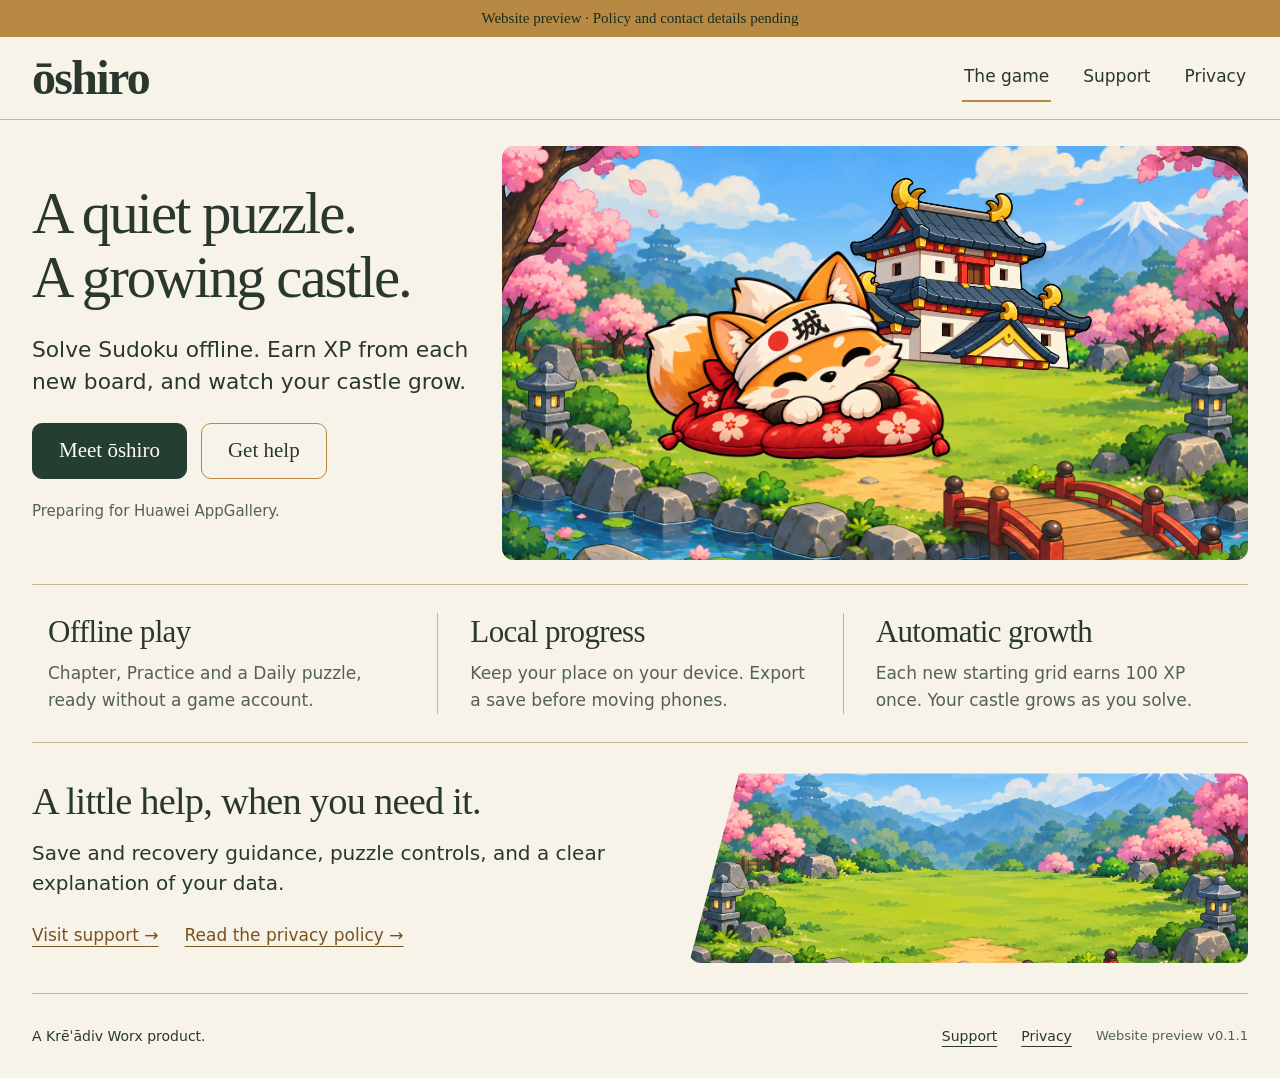
==== index.html @ e667616d "Publish informational oshiro website preview v0.1.1" ====
<!doctype html>
<html lang="en"><head><meta charset="utf-8"><meta name="viewport" content="width=device-width,initial-scale=1"><meta name="description" content="Offline Sudoku and automatic castle growth from Krēˈādiv Worx."><meta name="robots" content="noindex,nofollow"><meta name="color-scheme" content="light"><meta name="referrer" content="no-referrer"><meta http-equiv="Content-Security-Policy" content="default-src &#x27;none&#x27;; script-src &#x27;self&#x27;; style-src &#x27;self&#x27;; img-src &#x27;self&#x27;; font-src &#x27;none&#x27;; connect-src &#x27;none&#x27;; form-action &#x27;none&#x27;; base-uri &#x27;none&#x27;; object-src &#x27;none&#x27;"><title>A quiet puzzle. A growing castle. · ōshiro</title><link rel="icon" href="assets/mark.svg" type="image/svg+xml"><link rel="stylesheet" href="styles.css"></head>
<body><a class="skip-link" href="#main">Skip to content</a><div class="preview-notice">Website preview · Policy and contact details pending</div>
<header class="site-header"><div class="wrap header-inner"><a class="wordmark" href="index.html" aria-label="ōshiro home">ōshiro</a><nav class="site-nav" aria-label="Main navigation"><a href="index.html#the-game" aria-current="page">The game</a><a href="support.html">Support</a><a href="privacy.html">Privacy</a></nav></div></header>
<main id="main"><section class="hero wrap" aria-labelledby="home-title"><div class="hero-copy"><h1 id="home-title">A quiet puzzle.<br>A growing castle.</h1><p class="lead">Solve Sudoku offline. Earn XP from each new board, and watch your castle grow.</p><div class="actions"><a class="button primary" href="#the-game">Meet ōshiro</a><a class="button secondary" href="support.html">Get help</a></div><p class="release-note">Preparing for Huawei AppGallery.</p></div>
<figure class="hero-scene" aria-label="An illustrated Japanese castle stands on a garden clearing. Our fox rests on a cushion beside the path."><img class="scene-garden" src="assets/garden.webp" alt="" width="1494" height="1053" fetchpriority="high"><img class="scene-castle" src="assets/castle.webp" alt="" width="1280" height="1280"><img class="scene-fox" src="assets/fox.webp" alt="" width="1536" height="1024"><figcaption class="sr-only">Illustrated game-world artwork; not a gameplay screenshot.</figcaption></figure></section>
<section class="features wrap" id="the-game" aria-label="About the game"><div><h2>Offline play</h2><p>Chapter, Practice and a Daily puzzle, ready without a game account.</p></div><div><h2>Local progress</h2><p>Keep your place on your device. Export a save before moving phones.</p></div><div><h2>Automatic growth</h2><p>Each new starting grid earns 100 XP once. Your castle grows as you solve.</p></div></section>
<section class="help-band wrap" aria-labelledby="help-heading"><div><h2 id="help-heading">A little help, when you need it.</h2><p>Save and recovery guidance, puzzle controls, and a clear explanation of your data.</p><div class="text-links"><a href="support.html">Visit support <span aria-hidden="true">→</span></a><a href="privacy.html">Read the privacy policy <span aria-hidden="true">→</span></a></div></div><div class="help-landscape" aria-hidden="true"></div></section></main>
<footer class="site-footer wrap"><p>A Krēˈādiv Worx product.</p><nav aria-label="Footer navigation"><a href="support.html">Support</a><a href="privacy.html">Privacy</a></nav><p class="site-version">Website preview v0.1.1</p></footer></body></html>
---- styles.css ----
/* Website mockup v0.1.0. All assets local; no external font dependency. */
:root{--paper:#f7f3e8;--moss:#243e32;--gold:#b78942;--ink:#29382f;--muted:#536155;--line:#c8b58e;--panel:#e6e8dc;--surface:#fffdf7;--radius:12px;--max:1440px}
*{box-sizing:border-box}html{color-scheme:light;scroll-behavior:smooth;scroll-padding-top:24px}body{margin:0;background:var(--paper);color:var(--ink);font:17px/1.6 system-ui,-apple-system,"Segoe UI",sans-serif}a{color:inherit;text-underline-offset:5px;text-decoration-thickness:1px}a:hover{color:#6d4c1e}a:focus-visible,button:focus-visible,summary:focus-visible,input:focus-visible,textarea:focus-visible{outline:3px solid #8c5414;outline-offset:5px}h1,h2,h3,.wordmark{font-family:Georgia,"Times New Roman",serif}h1,h2,h3,p,figure{margin:0}h1,h2,h3{font-weight:500}h1{font-size:clamp(42px,4.6vw,72px);line-height:1.08;letter-spacing:-.035em}h2{font-size:34px;line-height:1.2;letter-spacing:-.02em}p+p{margin-top:16px}.wrap{width:min(calc(100% - 64px),var(--max));margin-inline:auto}.preview-notice{background:var(--gold);color:#172c22;text-align:center;font:15px/1.5 Georgia,serif;padding:7px 16px}.site-header{border-bottom:1px solid var(--line)}.header-inner{display:flex;justify-content:space-between;align-items:center;gap:20px;min-height:82px}.wordmark{font-size:48px;line-height:1;text-decoration:none;font-weight:700;letter-spacing:-.035em}.site-nav{display:flex;gap:30px;align-items:center}.site-nav a{display:flex;align-items:center;min-height:48px;text-decoration:none;border-bottom:2px solid transparent;padding:5px 2px}.site-nav a[aria-current=page]{border-color:var(--gold)}.hero{display:grid;grid-template-columns:minmax(0,37fr) minmax(0,63fr);align-items:center;gap:32px;padding-block:26px 24px}.hero-copy{padding:24px 0}.lead{font-size:clamp(19px,1.7vw,25px);line-height:1.5}.hero-copy .lead{margin-block:24px}.actions{display:flex;flex-wrap:wrap;gap:14px}.button{display:inline-flex;justify-content:center;align-items:center;min-height:56px;border:1px solid var(--gold);padding:12px 26px;border-radius:10px;font:500 21px/1.3 Georgia,serif;text-align:center;text-decoration:none;cursor:pointer;max-width:100%}.primary{background:var(--moss);color:#fffdf5;border-color:var(--moss)}.primary:hover{background:#375542;color:#fff}.secondary{background:transparent;color:var(--ink)}.secondary:hover{background:#efe6d1}.release-note{color:var(--muted);font-size:15px;margin-top:20px}.hero-scene{position:relative;aspect-ratio:1.8;overflow:hidden;border-radius:var(--radius);background:#b6cda6;isolation:isolate}.hero-scene img{position:absolute;display:block;height:auto;pointer-events:none}.scene-garden{inset:0;width:100%;height:100%!important;object-fit:cover}.scene-castle{width:43%;right:19%;bottom:27%;filter:drop-shadow(0 5px 2px #263c3e24)}.scene-fox{width:44%;left:17%;bottom:23%}.features{display:grid;grid-template-columns:repeat(3,minmax(0,1fr));border-block:1px solid var(--line);padding-block:28px;scroll-margin-top:24px}.features>div{padding-inline:32px}.features>div:first-child{padding-left:16px}.features>div+div{border-left:1px solid var(--line)}.features h2{margin-bottom:10px;font-size:31px}.features p{max-width:34ch;color:var(--muted)}.help-band{display:grid;grid-template-columns:1.1fr 1fr;gap:42px;align-items:center;padding-block:30px}.help-band h2{font-size:clamp(31px,3vw,45px);margin-bottom:14px}.help-band p{max-width:47ch;font-size:20px;line-height:1.5}.text-links{display:flex;flex-wrap:wrap;gap:12px 26px;margin-top:16px}.text-links a{color:#79531f;display:inline-block;min-height:44px;padding-block:8px}.help-landscape{align-self:stretch;min-height:190px;background:url('assets/garden.webp') center 50%/cover;border-radius:var(--radius);clip-path:polygon(9% 0,100% 0,100% 100%,0 100%)}.site-footer{display:flex;align-items:center;gap:24px;flex-wrap:wrap;min-height:78px;border-top:1px solid var(--line);padding-block:20px;font-size:14px}.site-footer>p:first-child{margin-right:auto}.site-footer nav{display:flex;gap:24px}.site-footer a{min-height:44px;display:inline-flex;align-items:center}.site-version{color:var(--muted);font-size:13px}.skip-link{position:absolute;z-index:10;top:8px;left:16px;padding:8px 12px;background:var(--moss);color:#fff;transform:translateY(-150%)}.skip-link:focus{transform:none}.sr-only{position:absolute;width:1px;height:1px;padding:0;margin:-1px;overflow:hidden;clip:rect(0,0,0,0);white-space:nowrap;border:0}
.reader-wrap{width:min(calc(100% - 64px),1120px);margin:0 auto;padding:42px 0 50px}.page-intro{margin-bottom:34px}.page-intro h1{font-size:clamp(38px,4.1vw,62px);margin-bottom:16px}.page-intro .lead{max-width:850px}.reader-layout{display:grid;grid-template-columns:215px minmax(0,1fr);gap:46px}.topic-nav{align-self:start;position:sticky;top:24px;display:flex;flex-direction:column;gap:2px;border-right:1px solid var(--line);padding-right:18px}.topic-nav a{display:block;padding:10px 12px;min-height:44px;text-decoration:none;font-size:16px}.topic-nav a:hover{background:#eee6d4}.topic-nav a:first-child{border-left:3px solid var(--gold);color:#74501f}.reader-content{min-width:0}.faq{border-top:1px solid var(--line);scroll-margin-top:24px}.faq:last-of-type{border-bottom:1px solid var(--line)}.faq summary{list-style:none;cursor:pointer;font:500 24px/1.3 Georgia,serif;padding:18px 34px 18px 0;position:relative}.faq summary::-webkit-details-marker{display:none}.faq summary::after{content:"";position:absolute;right:5px;top:25px;width:9px;height:9px;border:solid var(--moss);border-width:0 1.5px 1.5px 0;transform:rotate(45deg)}.faq[open] summary::after{transform:rotate(225deg);top:29px}.answer{padding:0 22px 24px 0;font-size:16px;line-height:1.7}.answer p{max-width:70ch}.note-panel{margin-top:30px;background:var(--panel);padding:26px;border-radius:8px;scroll-margin-top:24px}.note-panel h2{margin-bottom:12px}.note-panel>p{font-size:16px;margin-bottom:22px}.field{margin-bottom:16px}.field label{display:block;font-size:15px;margin-bottom:6px}.field label span{color:var(--muted);font-size:14px}input,textarea{background:#fffefa;border:1px solid #aeb8aa;border-radius:5px;width:100%;max-width:100%;padding:11px 12px;font:16px/1.5 system-ui,-apple-system,"Segoe UI",sans-serif;color:var(--ink)}textarea{resize:vertical;min-height:80px}.note-panel button{font-size:18px;min-height:48px}.small{font-size:14px;line-height:1.6;color:var(--muted)}.note-panel .small{margin-top:14px}#note-status:not(:empty){border-top:1px solid #aeb8aa;padding-top:14px;margin-top:14px;color:#243e32;font-size:15px}#note-status a{display:inline-block;min-height:44px;padding-block:10px}.contact-block{padding-top:36px;scroll-margin-top:24px}.contact-block h2{font-size:29px;margin-bottom:14px}.contact-block>a{display:inline-block;padding-block:12px;min-height:44px}.draft-note{border-left:4px solid var(--gold);padding:16px 22px;background:#eee6d4;margin-bottom:30px;font-size:16px}.draft-note p{margin-top:6px}.policy-section{padding:0 0 30px;margin-bottom:24px;border-bottom:1px solid var(--line);scroll-margin-top:24px}.policy-section h2{font-size:29px;line-height:1.25;margin-bottom:17px}.policy-section p{line-height:1.8}.not-found{padding-block:90px;min-height:60vh}.not-found p{margin:24px 0 30px}[hidden]{display:none!important}
@media(min-width:1600px){.hero{gap:40px}.hero-copy .lead{max-width:420px}}
@media(max-width:1100px){h1{font-size:52px}.hero{grid-template-columns:1fr 1.2fr;gap:24px}.hero .lead{font-size:20px}.button{font-size:19px;padding:12px 21px}.features>div{padding-inline:22px}.features h2{font-size:28px}.help-band p{font-size:18px}}
@media(max-width:760px){.wrap,.reader-wrap{width:calc(100% - 40px)}.header-inner{min-height:78px;gap:12px}.wordmark{font-size:38px}.site-nav{gap:16px;font-size:15px}.hero{grid-template-columns:1fr;gap:20px;padding-top:12px}.hero-copy{padding:20px 0 0}.hero-copy h1{font-size:clamp(42px,7.3vw,58px)}.hero-copy .lead{max-width:530px;margin:18px 0 22px}.hero-scene{aspect-ratio:1.6}.release-note{margin-top:16px}.features{grid-template-columns:1fr;padding-block:0}.features>div,.features>div:first-child{padding:23px 0}.features>div+div{border-left:0;border-top:1px solid var(--line)}.features p{max-width:unset}.features h2{font-size:29px}.help-band{grid-template-columns:1fr;gap:18px;padding-block:30px}.help-landscape{min-height:160px;clip-path:none}.site-footer{gap:8px 24px}.site-footer>p:first-child{flex-basis:100%}.site-version{margin-left:auto}.reader-wrap{padding-top:30px}.page-intro h1{font-size:43px}.page-intro{margin-bottom:28px}.reader-layout{grid-template-columns:1fr;gap:25px}.topic-nav{position:static;border-right:0;border-bottom:1px solid var(--line);padding:0 0 18px;display:flex;flex-direction:row;flex-wrap:wrap;gap:3px 10px}.topic-nav a{font-size:14px;padding:8px 10px;min-height:44px}.topic-nav a:first-child{border-left:0;border-bottom:2px solid var(--gold)}.note-panel{padding:22px}.faq summary{font-size:23px}.answer{padding-right:0}.policy-section h2{font-size:28px}.policy-section p{font-size:16px;line-height:1.8}}
@media(max-width:370px){.header-inner{flex-wrap:wrap;padding-block:15px;gap:8px}.site-nav{justify-content:space-between;width:100%;gap:18px}.site-nav a{min-height:44px}.hero-copy h1{font-size:40px}.button{font-size:18px;padding:12px 20px}.actions{gap:10px}.page-intro h1{font-size:36px}.reader-wrap,.wrap{width:calc(100% - 32px)}.note-panel{padding:18px}.site-version{margin-left:0}}
@media(prefers-reduced-motion:reduce){html{scroll-behavior:auto}}
@media print{.preview-notice{background:none;border-bottom:1px solid var(--line)}.site-nav,.topic-nav,.site-footer nav,.actions,.skip-link{display:none}.reader-layout{display:block}.reader-wrap{width:100%;padding:16px}.note-panel{break-inside:avoid}.hero{display:block}.hero-scene{max-width:700px}.features{display:block}.features>div+div{border-left:0}.help-landscape{display:none}}
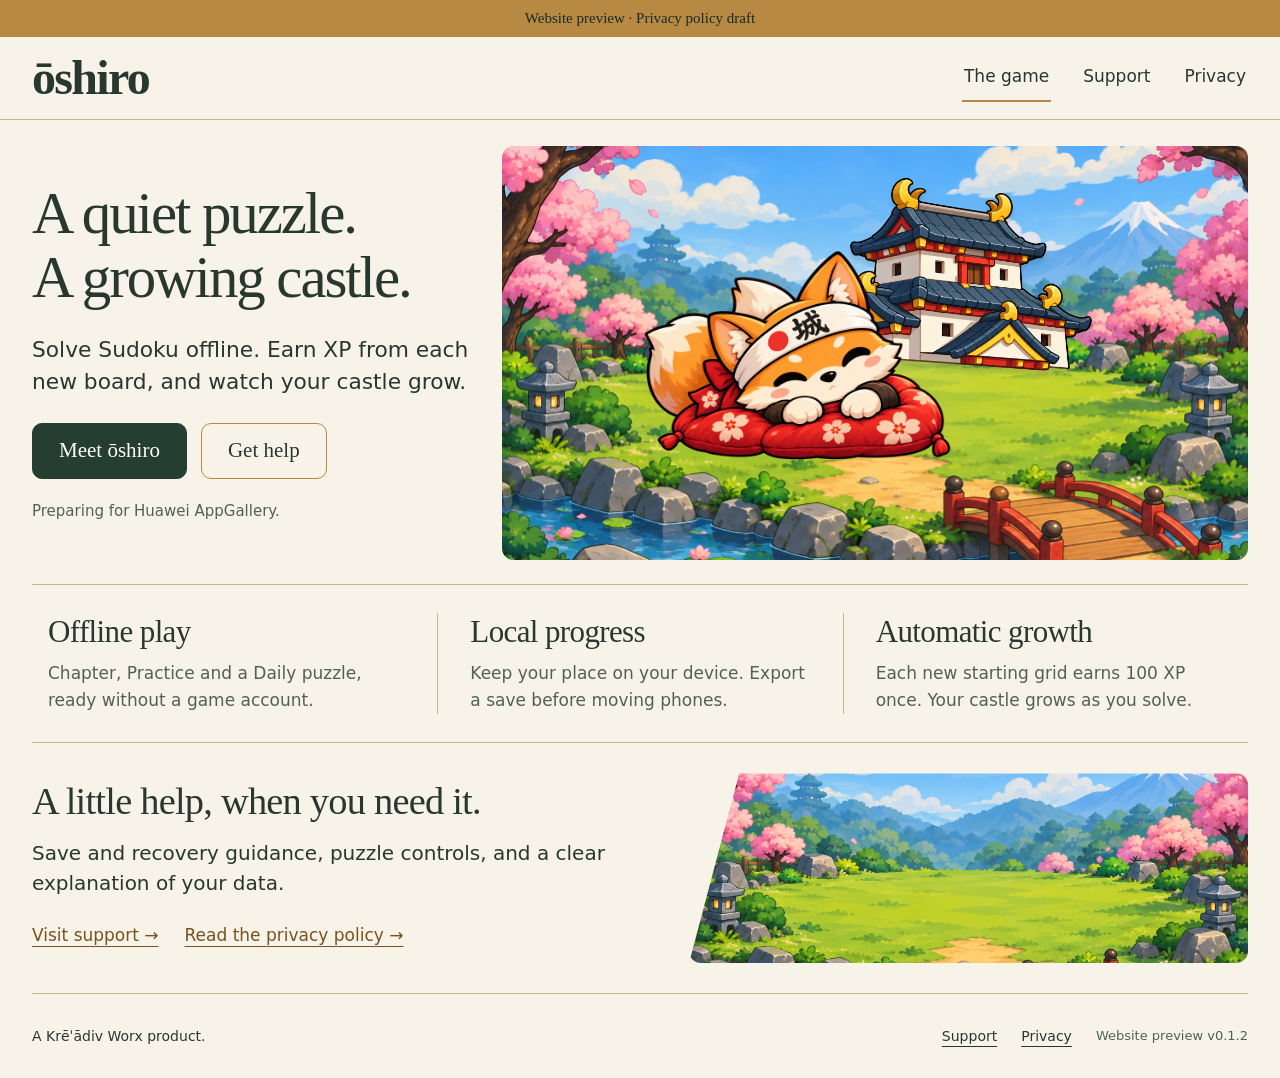
==== commit f1d8f414: "Add approved Proton support and privacy contact in website v0.1.2" ====
--- a/index.html
+++ b/index.html
@@ -1,9 +1,9 @@
 <!doctype html>
 <html lang="en"><head><meta charset="utf-8"><meta name="viewport" content="width=device-width,initial-scale=1"><meta name="description" content="Offline Sudoku and automatic castle growth from Krēˈādiv Worx."><meta name="robots" content="noindex,nofollow"><meta name="color-scheme" content="light"><meta name="referrer" content="no-referrer"><meta http-equiv="Content-Security-Policy" content="default-src &#x27;none&#x27;; script-src &#x27;self&#x27;; style-src &#x27;self&#x27;; img-src &#x27;self&#x27;; font-src &#x27;none&#x27;; connect-src &#x27;none&#x27;; form-action &#x27;none&#x27;; base-uri &#x27;none&#x27;; object-src &#x27;none&#x27;"><title>A quiet puzzle. A growing castle. · ōshiro</title><link rel="icon" href="assets/mark.svg" type="image/svg+xml"><link rel="stylesheet" href="styles.css"></head>
-<body><a class="skip-link" href="#main">Skip to content</a><div class="preview-notice">Website preview · Policy and contact details pending</div>
+<body><a class="skip-link" href="#main">Skip to content</a><div class="preview-notice">Website preview · Privacy policy draft</div>
 <header class="site-header"><div class="wrap header-inner"><a class="wordmark" href="index.html" aria-label="ōshiro home">ōshiro</a><nav class="site-nav" aria-label="Main navigation"><a href="index.html#the-game" aria-current="page">The game</a><a href="support.html">Support</a><a href="privacy.html">Privacy</a></nav></div></header>
 <main id="main"><section class="hero wrap" aria-labelledby="home-title"><div class="hero-copy"><h1 id="home-title">A quiet puzzle.<br>A growing castle.</h1><p class="lead">Solve Sudoku offline. Earn XP from each new board, and watch your castle grow.</p><div class="actions"><a class="button primary" href="#the-game">Meet ōshiro</a><a class="button secondary" href="support.html">Get help</a></div><p class="release-note">Preparing for Huawei AppGallery.</p></div>
 <figure class="hero-scene" aria-label="An illustrated Japanese castle stands on a garden clearing. Our fox rests on a cushion beside the path."><img class="scene-garden" src="assets/garden.webp" alt="" width="1494" height="1053" fetchpriority="high"><img class="scene-castle" src="assets/castle.webp" alt="" width="1280" height="1280"><img class="scene-fox" src="assets/fox.webp" alt="" width="1536" height="1024"><figcaption class="sr-only">Illustrated game-world artwork; not a gameplay screenshot.</figcaption></figure></section>
 <section class="features wrap" id="the-game" aria-label="About the game"><div><h2>Offline play</h2><p>Chapter, Practice and a Daily puzzle, ready without a game account.</p></div><div><h2>Local progress</h2><p>Keep your place on your device. Export a save before moving phones.</p></div><div><h2>Automatic growth</h2><p>Each new starting grid earns 100 XP once. Your castle grows as you solve.</p></div></section>
 <section class="help-band wrap" aria-labelledby="help-heading"><div><h2 id="help-heading">A little help, when you need it.</h2><p>Save and recovery guidance, puzzle controls, and a clear explanation of your data.</p><div class="text-links"><a href="support.html">Visit support <span aria-hidden="true">→</span></a><a href="privacy.html">Read the privacy policy <span aria-hidden="true">→</span></a></div></div><div class="help-landscape" aria-hidden="true"></div></section></main>
-<footer class="site-footer wrap"><p>A Krēˈādiv Worx product.</p><nav aria-label="Footer navigation"><a href="support.html">Support</a><a href="privacy.html">Privacy</a></nav><p class="site-version">Website preview v0.1.1</p></footer></body></html>
+<footer class="site-footer wrap"><p>A Krēˈādiv Worx product.</p><nav aria-label="Footer navigation"><a href="support.html">Support</a><a href="privacy.html">Privacy</a></nav><p class="site-version">Website preview v0.1.2</p></footer></body></html>
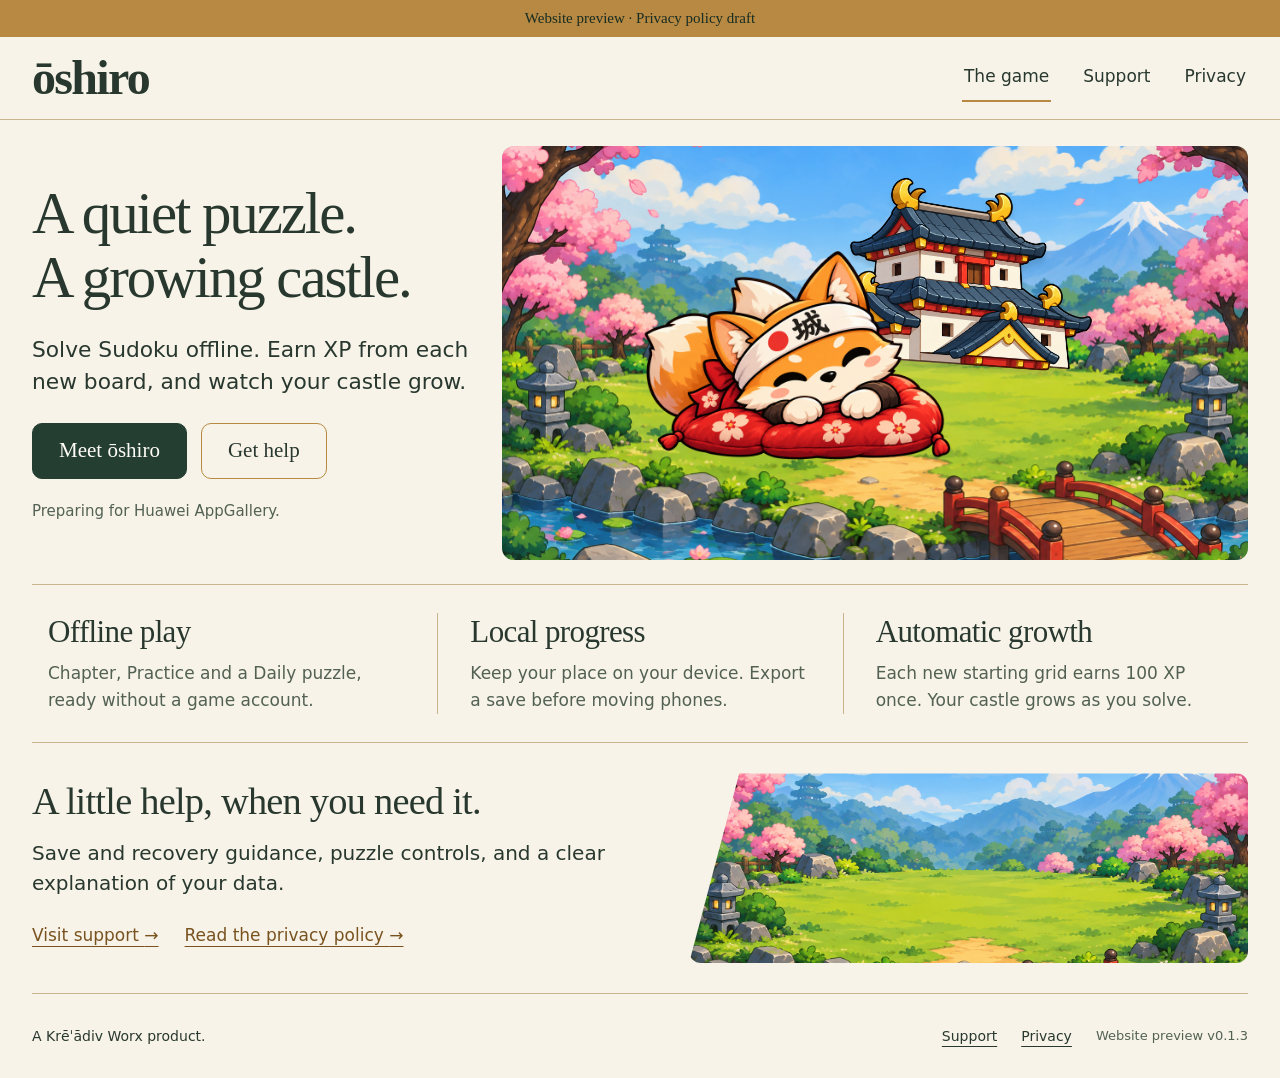
==== commit 8c150a85: "Record operator, family audience and support retention in privacy draft v0.1.3" ====
--- a/index.html
+++ b/index.html
@@ -6,4 +6,4 @@
 <figure class="hero-scene" aria-label="An illustrated Japanese castle stands on a garden clearing. Our fox rests on a cushion beside the path."><img class="scene-garden" src="assets/garden.webp" alt="" width="1494" height="1053" fetchpriority="high"><img class="scene-castle" src="assets/castle.webp" alt="" width="1280" height="1280"><img class="scene-fox" src="assets/fox.webp" alt="" width="1536" height="1024"><figcaption class="sr-only">Illustrated game-world artwork; not a gameplay screenshot.</figcaption></figure></section>
 <section class="features wrap" id="the-game" aria-label="About the game"><div><h2>Offline play</h2><p>Chapter, Practice and a Daily puzzle, ready without a game account.</p></div><div><h2>Local progress</h2><p>Keep your place on your device. Export a save before moving phones.</p></div><div><h2>Automatic growth</h2><p>Each new starting grid earns 100 XP once. Your castle grows as you solve.</p></div></section>
 <section class="help-band wrap" aria-labelledby="help-heading"><div><h2 id="help-heading">A little help, when you need it.</h2><p>Save and recovery guidance, puzzle controls, and a clear explanation of your data.</p><div class="text-links"><a href="support.html">Visit support <span aria-hidden="true">→</span></a><a href="privacy.html">Read the privacy policy <span aria-hidden="true">→</span></a></div></div><div class="help-landscape" aria-hidden="true"></div></section></main>
-<footer class="site-footer wrap"><p>A Krēˈādiv Worx product.</p><nav aria-label="Footer navigation"><a href="support.html">Support</a><a href="privacy.html">Privacy</a></nav><p class="site-version">Website preview v0.1.2</p></footer></body></html>
+<footer class="site-footer wrap"><p>A Krēˈādiv Worx product.</p><nav aria-label="Footer navigation"><a href="support.html">Support</a><a href="privacy.html">Privacy</a></nav><p class="site-version">Website preview v0.1.3</p></footer></body></html>
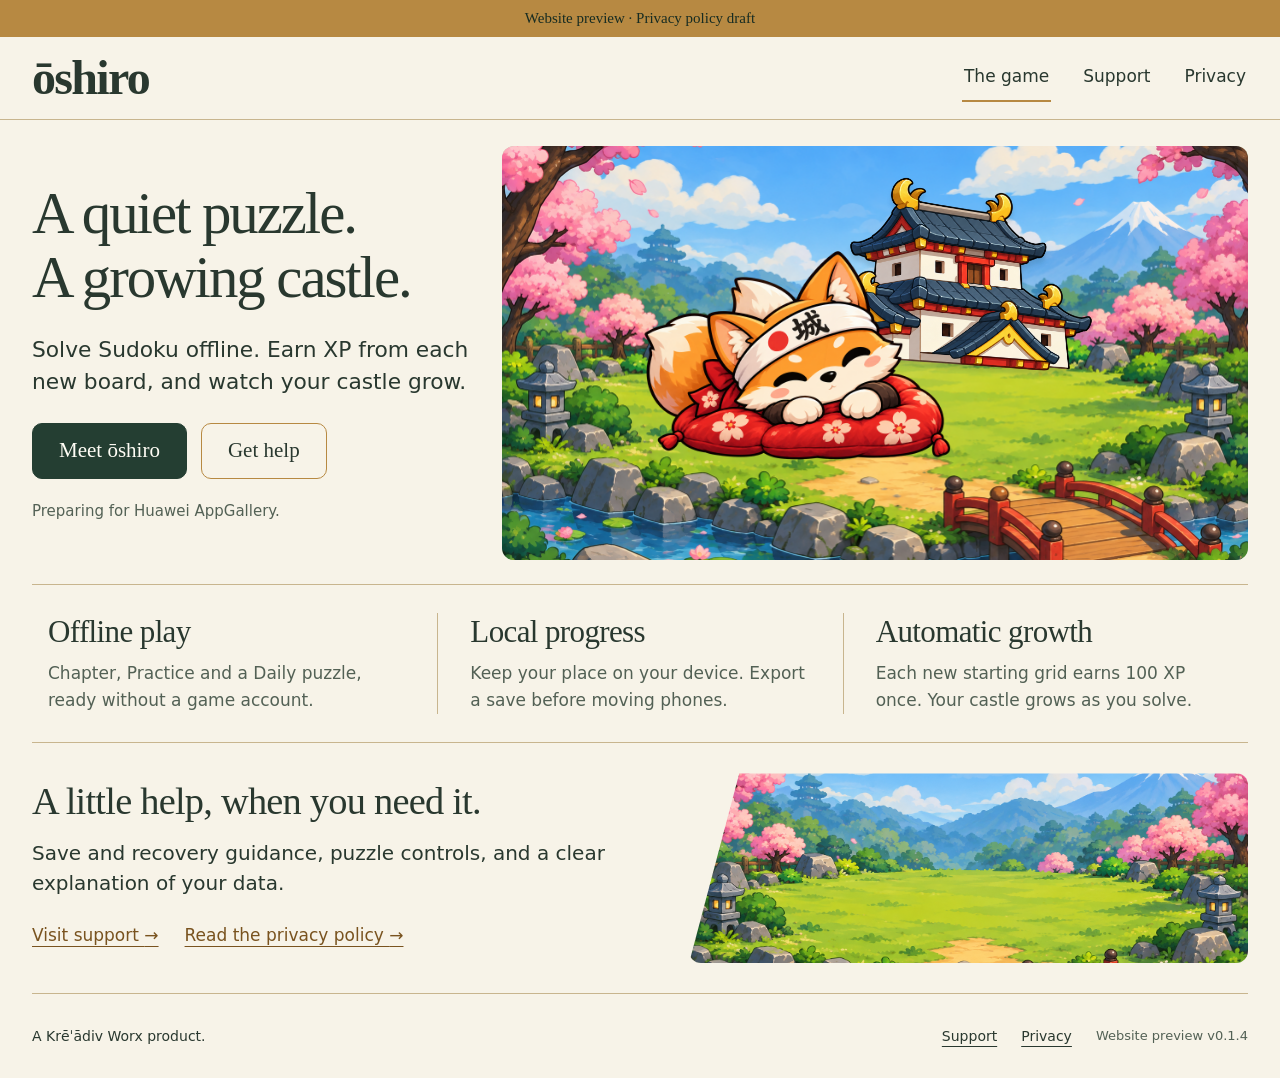
==== commit 2423ac30: "Publish approved business phone in website v0.1.4" ====
--- a/index.html
+++ b/index.html
@@ -6,4 +6,4 @@
 <figure class="hero-scene" aria-label="An illustrated Japanese castle stands on a garden clearing. Our fox rests on a cushion beside the path."><img class="scene-garden" src="assets/garden.webp" alt="" width="1494" height="1053" fetchpriority="high"><img class="scene-castle" src="assets/castle.webp" alt="" width="1280" height="1280"><img class="scene-fox" src="assets/fox.webp" alt="" width="1536" height="1024"><figcaption class="sr-only">Illustrated game-world artwork; not a gameplay screenshot.</figcaption></figure></section>
 <section class="features wrap" id="the-game" aria-label="About the game"><div><h2>Offline play</h2><p>Chapter, Practice and a Daily puzzle, ready without a game account.</p></div><div><h2>Local progress</h2><p>Keep your place on your device. Export a save before moving phones.</p></div><div><h2>Automatic growth</h2><p>Each new starting grid earns 100 XP once. Your castle grows as you solve.</p></div></section>
 <section class="help-band wrap" aria-labelledby="help-heading"><div><h2 id="help-heading">A little help, when you need it.</h2><p>Save and recovery guidance, puzzle controls, and a clear explanation of your data.</p><div class="text-links"><a href="support.html">Visit support <span aria-hidden="true">→</span></a><a href="privacy.html">Read the privacy policy <span aria-hidden="true">→</span></a></div></div><div class="help-landscape" aria-hidden="true"></div></section></main>
-<footer class="site-footer wrap"><p>A Krēˈādiv Worx product.</p><nav aria-label="Footer navigation"><a href="support.html">Support</a><a href="privacy.html">Privacy</a></nav><p class="site-version">Website preview v0.1.3</p></footer></body></html>
+<footer class="site-footer wrap"><p>A Krēˈādiv Worx product.</p><nav aria-label="Footer navigation"><a href="support.html">Support</a><a href="privacy.html">Privacy</a></nav><p class="site-version">Website preview v0.1.4</p></footer></body></html>
